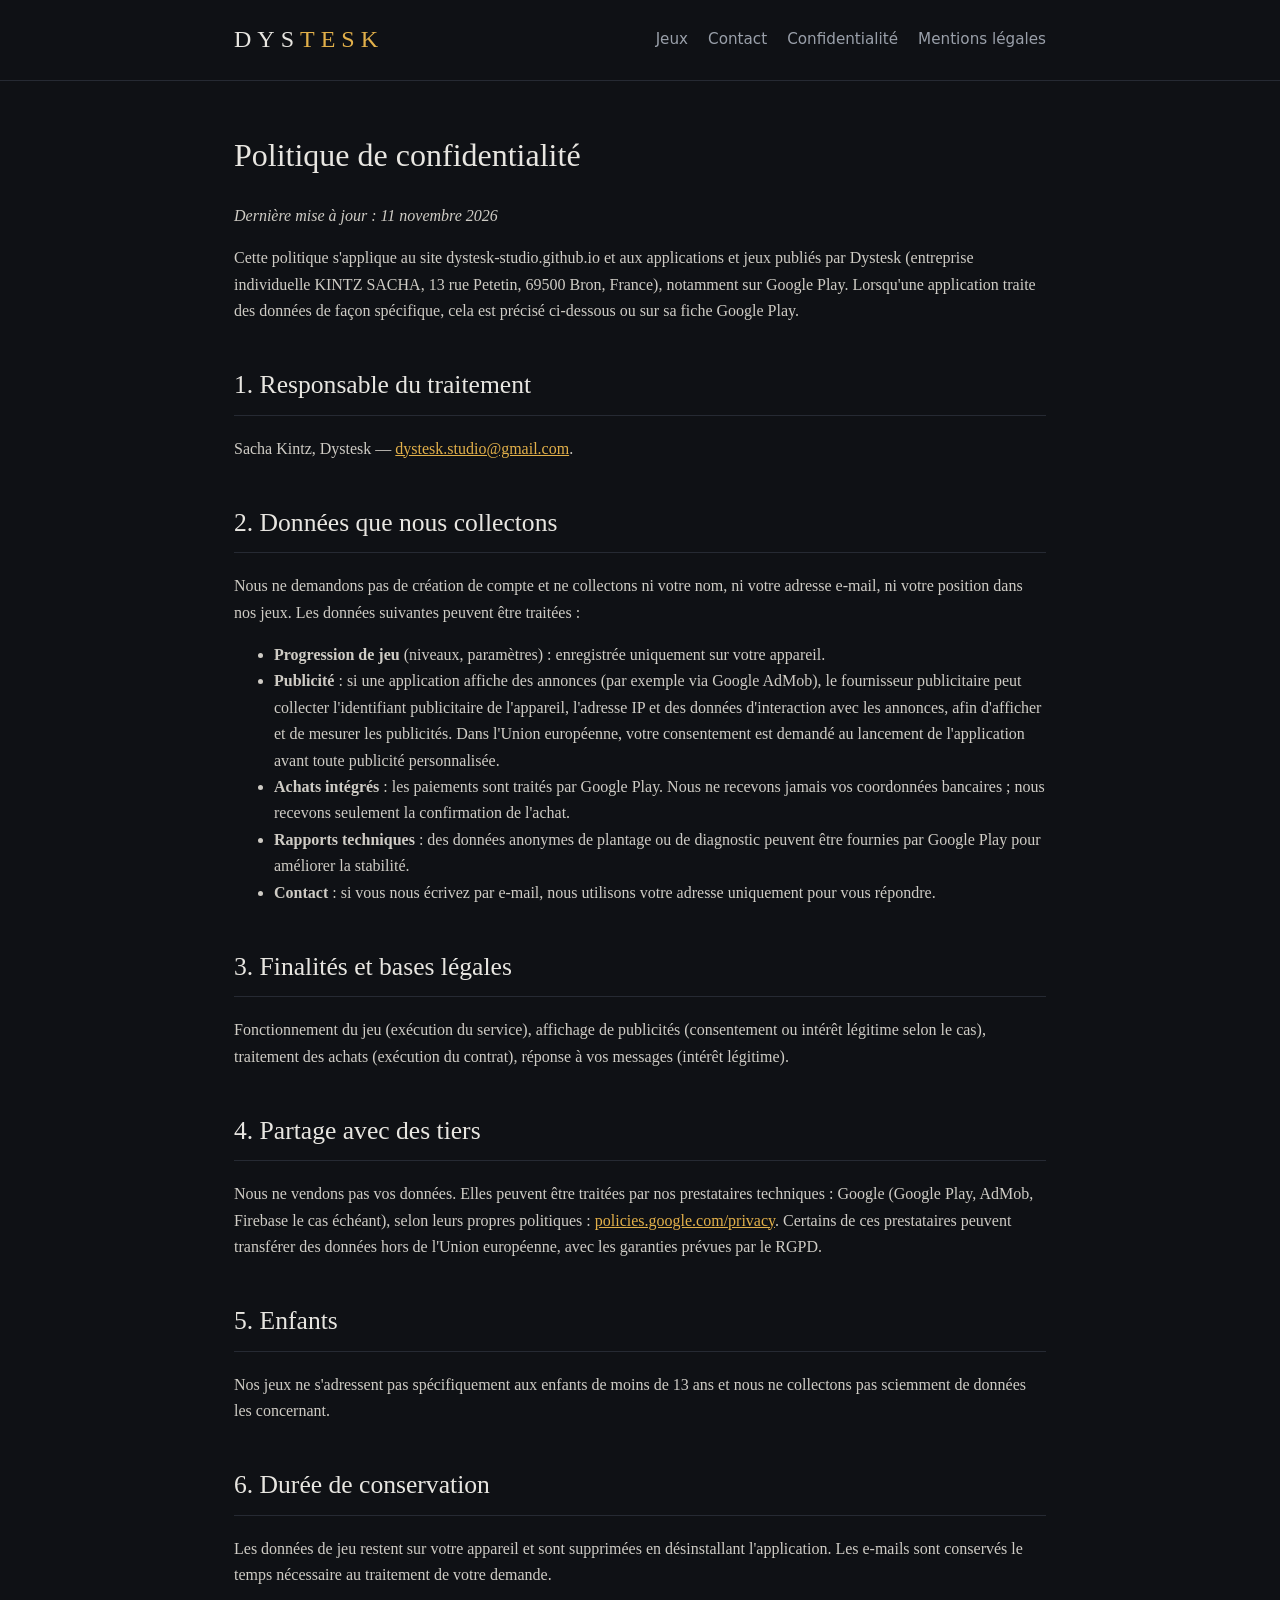
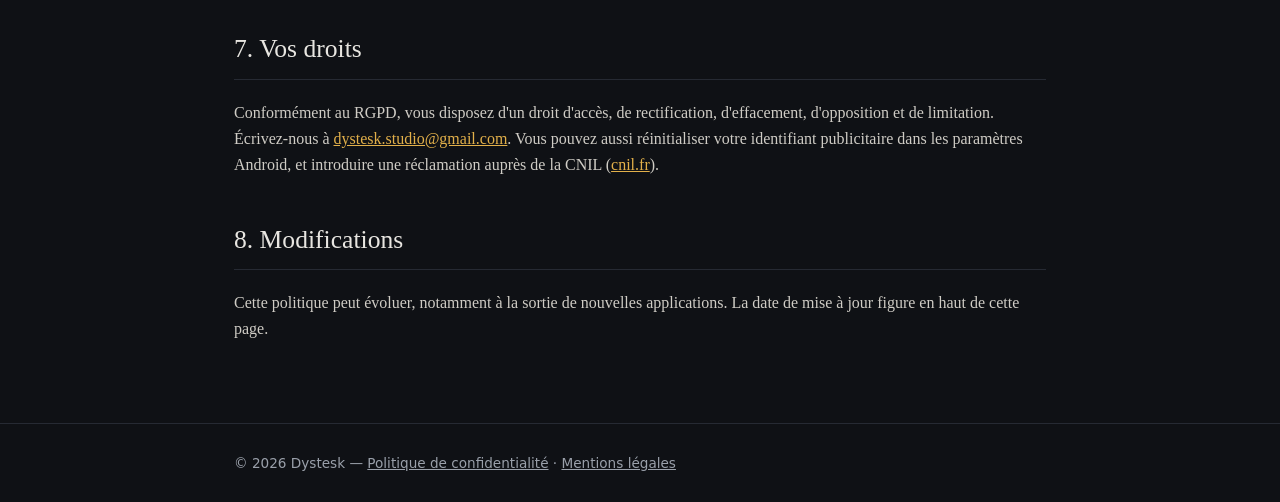
==== confidentialite.html @ 31155c13 "Site vitrine Dystesk" ====
<!DOCTYPE html>
<html lang="fr">
<head>
<meta charset="utf-8">
<meta name="viewport" content="width=device-width, initial-scale=1">
<title>Politique de confidentialité — Dystesk</title>
<link rel="stylesheet" href="style.css">
</head>
<body>
<header><div class="wrap"><nav>
  <a class="logo" href="index.html">Dys<span>tesk</span></a>
  <ul><li><a href="index.html#jeux">Jeux</a></li><li><a href="index.html#contact">Contact</a></li><li><a href="confidentialite.html">Confidentialité</a></li><li><a href="mentions-legales.html">Mentions légales</a></li></ul>
</nav></div></header>

<main class="wrap doc">
  <h1 style="font-weight:normal;margin-top:48px">Politique de confidentialité</h1>
  <p><em>Dernière mise à jour : 11 novembre 2026</em></p>

  <p>Cette politique s'applique au site dystesk-studio.github.io et aux applications et jeux publiés par Dystesk (entreprise individuelle KINTZ SACHA, 13 rue Petetin, 69500 Bron, France), notamment sur Google Play. Lorsqu'une application traite des données de façon spécifique, cela est précisé ci-dessous ou sur sa fiche Google Play.</p>

  <h2>1. Responsable du traitement</h2>
  <p>Sacha Kintz, Dystesk — <a href="mailto:dystesk.studio@gmail.com">dystesk.studio@gmail.com</a>.</p>

  <h2>2. Données que nous collectons</h2>
  <p>Nous ne demandons pas de création de compte et ne collectons ni votre nom, ni votre adresse e-mail, ni votre position dans nos jeux. Les données suivantes peuvent être traitées :</p>
  <ul>
    <li><strong>Progression de jeu</strong> (niveaux, paramètres) : enregistrée uniquement sur votre appareil.</li>
    <li><strong>Publicité</strong> : si une application affiche des annonces (par exemple via Google AdMob), le fournisseur publicitaire peut collecter l'identifiant publicitaire de l'appareil, l'adresse IP et des données d'interaction avec les annonces, afin d'afficher et de mesurer les publicités. Dans l'Union européenne, votre consentement est demandé au lancement de l'application avant toute publicité personnalisée.</li>
    <li><strong>Achats intégrés</strong> : les paiements sont traités par Google Play. Nous ne recevons jamais vos coordonnées bancaires ; nous recevons seulement la confirmation de l'achat.</li>
    <li><strong>Rapports techniques</strong> : des données anonymes de plantage ou de diagnostic peuvent être fournies par Google Play pour améliorer la stabilité.</li>
    <li><strong>Contact</strong> : si vous nous écrivez par e-mail, nous utilisons votre adresse uniquement pour vous répondre.</li>
  </ul>

  <h2>3. Finalités et bases légales</h2>
  <p>Fonctionnement du jeu (exécution du service), affichage de publicités (consentement ou intérêt légitime selon le cas), traitement des achats (exécution du contrat), réponse à vos messages (intérêt légitime).</p>

  <h2>4. Partage avec des tiers</h2>
  <p>Nous ne vendons pas vos données. Elles peuvent être traitées par nos prestataires techniques : Google (Google Play, AdMob, Firebase le cas échéant), selon leurs propres politiques : <a href="https://policies.google.com/privacy">policies.google.com/privacy</a>. Certains de ces prestataires peuvent transférer des données hors de l'Union européenne, avec les garanties prévues par le RGPD.</p>

  <h2>5. Enfants</h2>
  <p>Nos jeux ne s'adressent pas spécifiquement aux enfants de moins de 13 ans et nous ne collectons pas sciemment de données les concernant.</p>

  <h2>6. Durée de conservation</h2>
  <p>Les données de jeu restent sur votre appareil et sont supprimées en désinstallant l'application. Les e-mails sont conservés le temps nécessaire au traitement de votre demande.</p>

  <h2>7. Vos droits</h2>
  <p>Conformément au RGPD, vous disposez d'un droit d'accès, de rectification, d'effacement, d'opposition et de limitation. Écrivez-nous à <a href="mailto:dystesk.studio@gmail.com">dystesk.studio@gmail.com</a>. Vous pouvez aussi réinitialiser votre identifiant publicitaire dans les paramètres Android, et introduire une réclamation auprès de la CNIL (<a href="https://www.cnil.fr">cnil.fr</a>).</p>

  <h2>8. Modifications</h2>
  <p>Cette politique peut évoluer, notamment à la sortie de nouvelles applications. La date de mise à jour figure en haut de cette page.</p>
</main>

<footer><div class="wrap">© 2026 Dystesk — <a href="confidentialite.html">Politique de confidentialité</a> · <a href="mentions-legales.html">Mentions légales</a></div></footer>
</body>
</html>
---- style.css ----
:root{--bg:#0f1115;--card:#171a21;--text:#e8e6e1;--muted:#9aa0aa;--accent:#e2b04a;--line:#262a33}
*{box-sizing:border-box}
html,body{margin:0;background:var(--bg);color:var(--text);font-family:Georgia,"Times New Roman",serif;line-height:1.65}
a{color:var(--accent)}
header{border-bottom:1px solid var(--line)}
.wrap{max-width:860px;margin:0 auto;padding:0 24px}
nav{display:flex;justify-content:space-between;align-items:center;padding:20px 0;flex-wrap:wrap;gap:12px}
.logo{font-size:1.5rem;letter-spacing:.25em;text-transform:uppercase;text-decoration:none;color:var(--text)}
.logo span{color:var(--accent)}
nav ul{list-style:none;display:flex;gap:20px;margin:0;padding:0;font-family:system-ui,sans-serif;font-size:.95rem}
nav ul a{color:var(--muted);text-decoration:none}
nav ul a:hover{color:var(--text)}
.hero{padding:80px 0 56px}
.hero h1{font-size:clamp(2.2rem,6vw,3.6rem);margin:0 0 12px;font-weight:normal;letter-spacing:.02em}
.hero p{color:var(--muted);font-size:1.15rem;max-width:560px;margin:0}
h2{font-weight:normal;font-size:1.6rem;margin:56px 0 20px;padding-bottom:8px;border-bottom:1px solid var(--line)}
h3{margin:0 0 6px;font-size:1.2rem}
.grid{display:grid;grid-template-columns:repeat(auto-fit,minmax(240px,1fr));gap:18px}
.card{background:var(--card);border:1px solid var(--line);border-radius:10px;padding:22px}
.tag{display:inline-block;font-family:system-ui,sans-serif;font-size:.75rem;text-transform:uppercase;letter-spacing:.08em;color:var(--accent);border:1px solid var(--accent);border-radius:99px;padding:2px 10px;margin-bottom:12px}
.card p{color:var(--muted);margin:0}
.doc h2{margin-top:40px}
.doc p,.doc li{color:#cfccc5}
footer{border-top:1px solid var(--line);margin-top:80px;padding:28px 0;color:var(--muted);font-family:system-ui,sans-serif;font-size:.85rem}
footer a{color:var(--muted)}
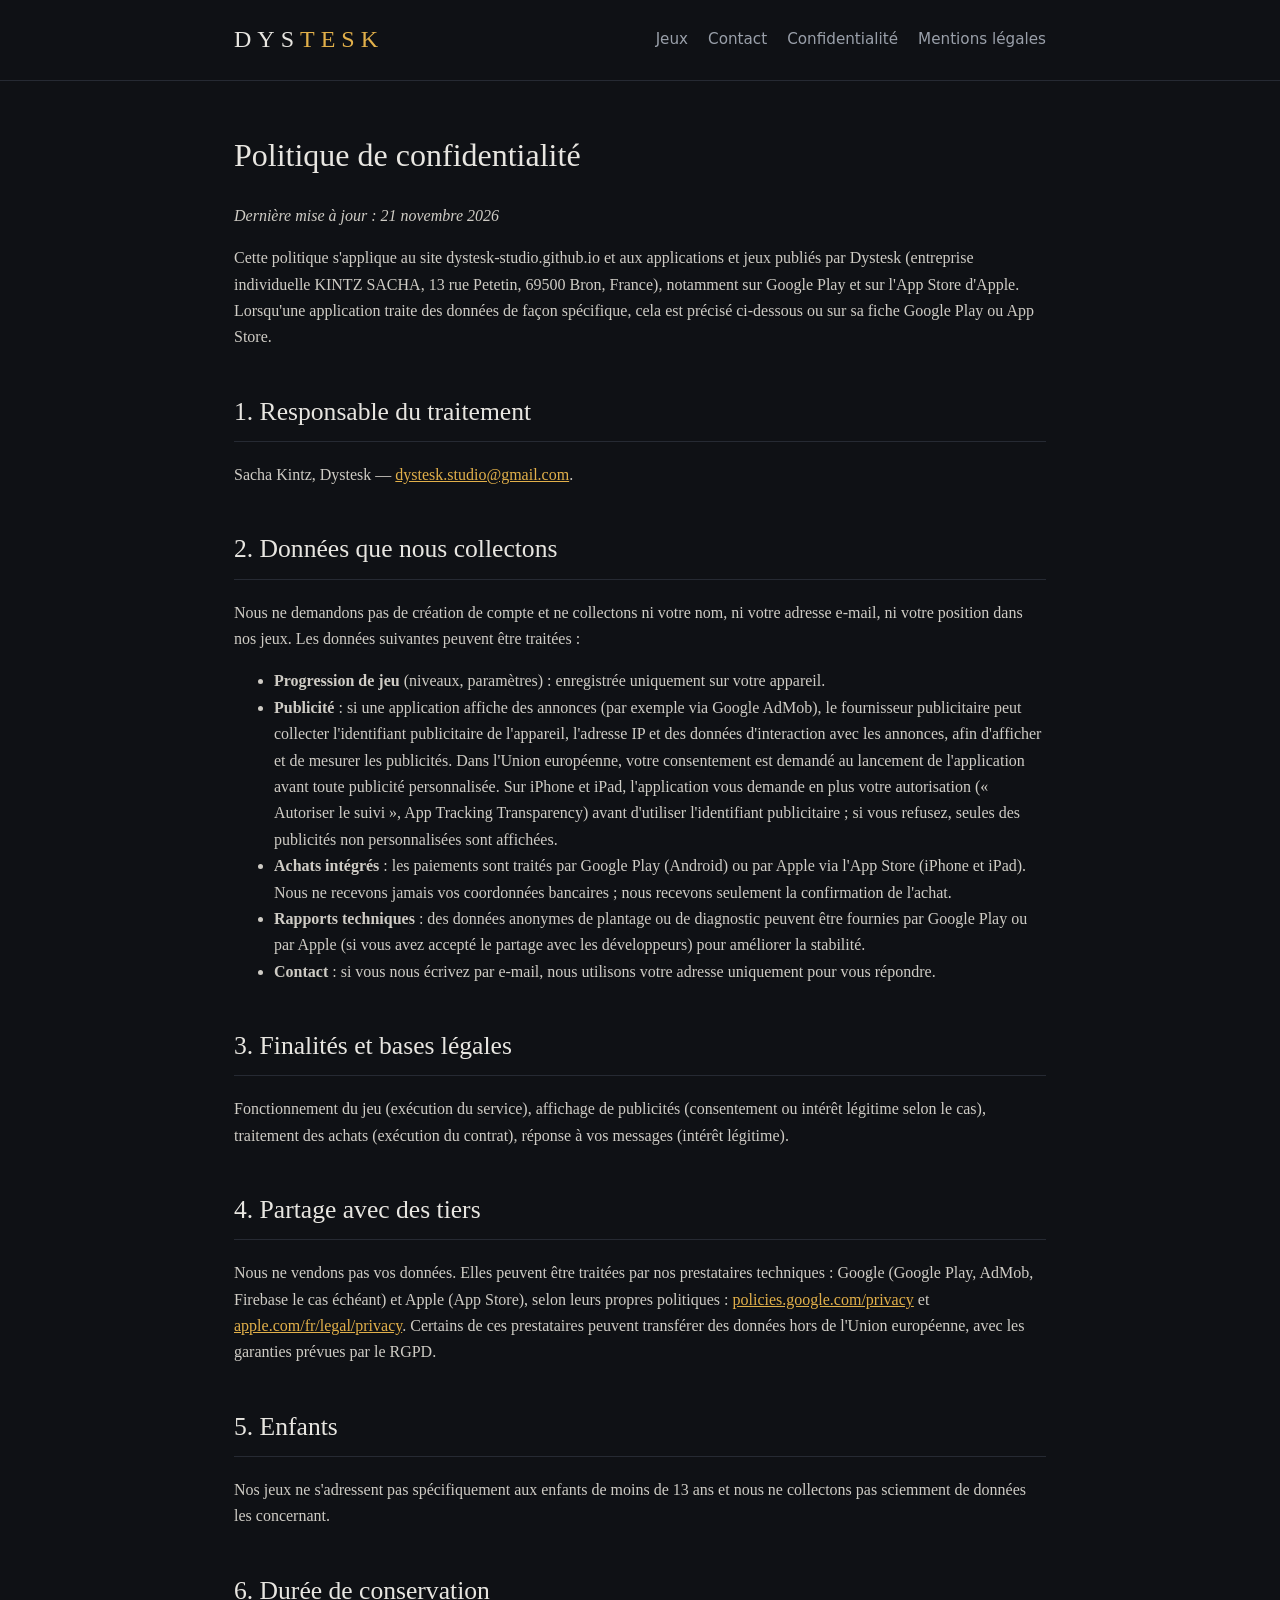
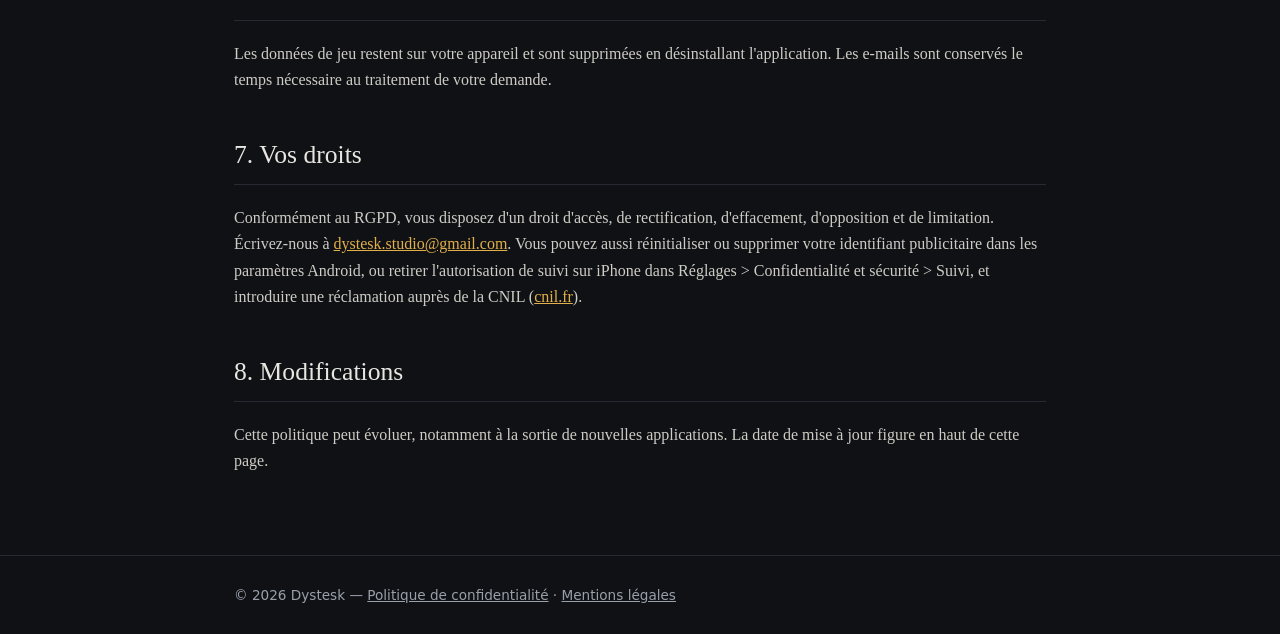
==== commit 6579d61d: "Politique de confidentialité : ajout de l'App Store (Apple)" ====
--- a/confidentialite.html
+++ b/confidentialite.html
@@ -14,9 +14,9 @@
 
 <main class="wrap doc">
   <h1 style="font-weight:normal;margin-top:48px">Politique de confidentialité</h1>
-  <p><em>Dernière mise à jour : 11 novembre 2026</em></p>
+  <p><em>Dernière mise à jour : 21 novembre 2026</em></p>
 
-  <p>Cette politique s'applique au site dystesk-studio.github.io et aux applications et jeux publiés par Dystesk (entreprise individuelle KINTZ SACHA, 13 rue Petetin, 69500 Bron, France), notamment sur Google Play. Lorsqu'une application traite des données de façon spécifique, cela est précisé ci-dessous ou sur sa fiche Google Play.</p>
+  <p>Cette politique s'applique au site dystesk-studio.github.io et aux applications et jeux publiés par Dystesk (entreprise individuelle KINTZ SACHA, 13 rue Petetin, 69500 Bron, France), notamment sur Google Play et sur l'App Store d'Apple. Lorsqu'une application traite des données de façon spécifique, cela est précisé ci-dessous ou sur sa fiche Google Play ou App Store.</p>
 
   <h2>1. Responsable du traitement</h2>
   <p>Sacha Kintz, Dystesk — <a href="mailto:dystesk.studio@gmail.com">dystesk.studio@gmail.com</a>.</p>
@@ -25,9 +25,9 @@
   <p>Nous ne demandons pas de création de compte et ne collectons ni votre nom, ni votre adresse e-mail, ni votre position dans nos jeux. Les données suivantes peuvent être traitées :</p>
   <ul>
     <li><strong>Progression de jeu</strong> (niveaux, paramètres) : enregistrée uniquement sur votre appareil.</li>
-    <li><strong>Publicité</strong> : si une application affiche des annonces (par exemple via Google AdMob), le fournisseur publicitaire peut collecter l'identifiant publicitaire de l'appareil, l'adresse IP et des données d'interaction avec les annonces, afin d'afficher et de mesurer les publicités. Dans l'Union européenne, votre consentement est demandé au lancement de l'application avant toute publicité personnalisée.</li>
-    <li><strong>Achats intégrés</strong> : les paiements sont traités par Google Play. Nous ne recevons jamais vos coordonnées bancaires ; nous recevons seulement la confirmation de l'achat.</li>
-    <li><strong>Rapports techniques</strong> : des données anonymes de plantage ou de diagnostic peuvent être fournies par Google Play pour améliorer la stabilité.</li>
+    <li><strong>Publicité</strong> : si une application affiche des annonces (par exemple via Google AdMob), le fournisseur publicitaire peut collecter l'identifiant publicitaire de l'appareil, l'adresse IP et des données d'interaction avec les annonces, afin d'afficher et de mesurer les publicités. Dans l'Union européenne, votre consentement est demandé au lancement de l'application avant toute publicité personnalisée. Sur iPhone et iPad, l'application vous demande en plus votre autorisation (« Autoriser le suivi », App Tracking Transparency) avant d'utiliser l'identifiant publicitaire ; si vous refusez, seules des publicités non personnalisées sont affichées.</li>
+    <li><strong>Achats intégrés</strong> : les paiements sont traités par Google Play (Android) ou par Apple via l'App Store (iPhone et iPad). Nous ne recevons jamais vos coordonnées bancaires ; nous recevons seulement la confirmation de l'achat.</li>
+    <li><strong>Rapports techniques</strong> : des données anonymes de plantage ou de diagnostic peuvent être fournies par Google Play ou par Apple (si vous avez accepté le partage avec les développeurs) pour améliorer la stabilité.</li>
     <li><strong>Contact</strong> : si vous nous écrivez par e-mail, nous utilisons votre adresse uniquement pour vous répondre.</li>
   </ul>
 
@@ -35,7 +35,7 @@
   <p>Fonctionnement du jeu (exécution du service), affichage de publicités (consentement ou intérêt légitime selon le cas), traitement des achats (exécution du contrat), réponse à vos messages (intérêt légitime).</p>
 
   <h2>4. Partage avec des tiers</h2>
-  <p>Nous ne vendons pas vos données. Elles peuvent être traitées par nos prestataires techniques : Google (Google Play, AdMob, Firebase le cas échéant), selon leurs propres politiques : <a href="https://policies.google.com/privacy">policies.google.com/privacy</a>. Certains de ces prestataires peuvent transférer des données hors de l'Union européenne, avec les garanties prévues par le RGPD.</p>
+  <p>Nous ne vendons pas vos données. Elles peuvent être traitées par nos prestataires techniques : Google (Google Play, AdMob, Firebase le cas échéant) et Apple (App Store), selon leurs propres politiques : <a href="https://policies.google.com/privacy">policies.google.com/privacy</a> et <a href="https://www.apple.com/fr/legal/privacy/">apple.com/fr/legal/privacy</a>. Certains de ces prestataires peuvent transférer des données hors de l'Union européenne, avec les garanties prévues par le RGPD.</p>
 
   <h2>5. Enfants</h2>
   <p>Nos jeux ne s'adressent pas spécifiquement aux enfants de moins de 13 ans et nous ne collectons pas sciemment de données les concernant.</p>
@@ -44,7 +44,7 @@
   <p>Les données de jeu restent sur votre appareil et sont supprimées en désinstallant l'application. Les e-mails sont conservés le temps nécessaire au traitement de votre demande.</p>
 
   <h2>7. Vos droits</h2>
-  <p>Conformément au RGPD, vous disposez d'un droit d'accès, de rectification, d'effacement, d'opposition et de limitation. Écrivez-nous à <a href="mailto:dystesk.studio@gmail.com">dystesk.studio@gmail.com</a>. Vous pouvez aussi réinitialiser votre identifiant publicitaire dans les paramètres Android, et introduire une réclamation auprès de la CNIL (<a href="https://www.cnil.fr">cnil.fr</a>).</p>
+  <p>Conformément au RGPD, vous disposez d'un droit d'accès, de rectification, d'effacement, d'opposition et de limitation. Écrivez-nous à <a href="mailto:dystesk.studio@gmail.com">dystesk.studio@gmail.com</a>. Vous pouvez aussi réinitialiser ou supprimer votre identifiant publicitaire dans les paramètres Android, ou retirer l'autorisation de suivi sur iPhone dans Réglages &gt; Confidentialité et sécurité &gt; Suivi, et introduire une réclamation auprès de la CNIL (<a href="https://www.cnil.fr">cnil.fr</a>).</p>
 
   <h2>8. Modifications</h2>
   <p>Cette politique peut évoluer, notamment à la sortie de nouvelles applications. La date de mise à jour figure en haut de cette page.</p>
